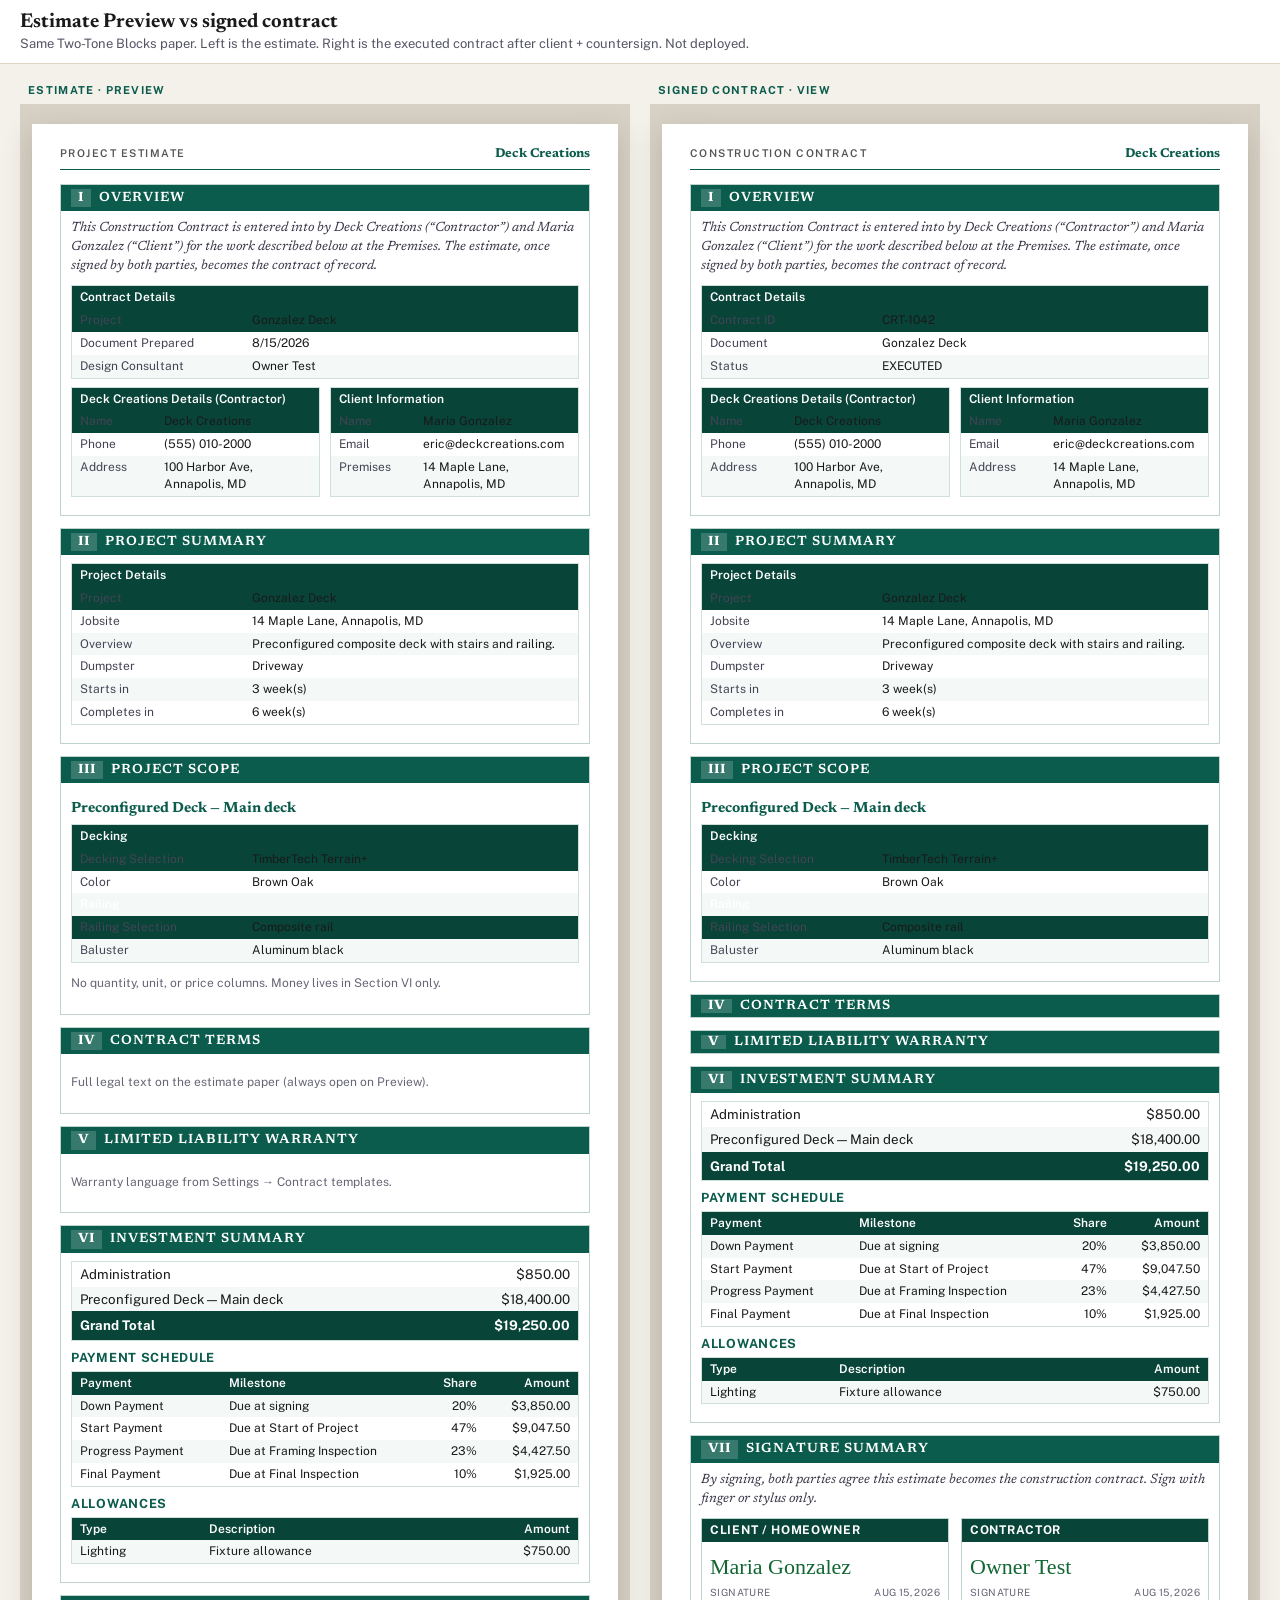
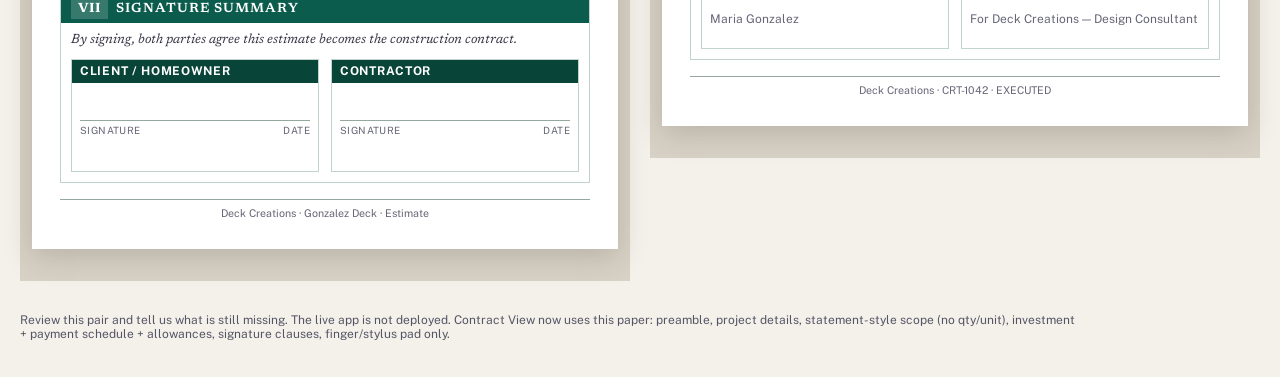
==== index.html @ 1148a267 "Publish estimate vs signed contract side-by-side preview" ====
<!DOCTYPE html>
<html lang="en">
<head>
  <meta charset="utf-8" />
  <meta name="viewport" content="width=device-width, initial-scale=1" />
  <title>Estimate vs signed contract — side by side</title>
  <link rel="preconnect" href="https://fonts.googleapis.com">
  <link rel="preconnect" href="https://fonts.gstatic.com" crossorigin>
  <link href="https://fonts.googleapis.com/css2?family=Newsreader:ital,opsz,wght@0,6..72,500..700;1,6..72,500..700&family=Public+Sans:wght@500;600;700&display=swap" rel="stylesheet">
  <style>
    :root { --desk:#d8d2c6; --jade:#0b5c4d; --bar:#084438; --line:#bfd4cc; --row:#f4f9f7; --ink:#1a1a1a; --muted:#556; }
    * { box-sizing: border-box; }
    html, body { margin:0; background:#f4f1ea; color:var(--ink); font-family:'Public Sans','Segoe UI',Helvetica,Arial,sans-serif; }
    .chrome { position:sticky; top:0; z-index:5; background:#fff; border-bottom:1px solid #ddd4c6; padding:12px 20px; }
    .chrome h1 { font-family:Newsreader,Georgia,serif; font-size:20px; margin:0; }
    .chrome p { margin:4px 0 0; color:var(--muted); font-size:13px; }
    .compare { display:grid; grid-template-columns:1fr 1fr; gap:20px; padding:20px; align-items:start; }
    @media (max-width:1100px) { .compare { grid-template-columns:1fr; } }
    .col-label { font-size:11px; font-weight:700; letter-spacing:0.12em; text-transform:uppercase; color:var(--jade); margin:0 0 8px 8px; }
    .desk { background:var(--desk); padding:20px 12px 32px; }
    .paper { max-width:8.5in; margin:0 auto; background:#fff; padding:22px 28px 28px; box-shadow:0 8px 28px rgba(42,36,28,0.18); font-size:10pt; line-height:1.4; }
    .head { display:flex; justify-content:space-between; border-bottom:1.5px solid var(--jade); padding-bottom:5px; margin-bottom:14px; font-size:8pt; color:#555; }
    .doc-title { letter-spacing:0.14em; font-weight:600; }
    .wordmark { font-family:Newsreader,Georgia,serif; font-weight:700; color:var(--jade); font-size:9.5pt; }
    .sec { margin:0 0 12px; border:1px solid var(--line); }
    .band { background:var(--jade); color:#fff; padding:4px 10px; display:flex; gap:8px; align-items:center; }
    .no { font-family:Newsreader,Georgia,serif; font-weight:700; background:rgba(255,255,255,.18); padding:0 7px; }
    .title { font-family:Newsreader,Georgia,serif; font-weight:600; letter-spacing:1px; }
    .body { padding:8px 10px 10px; }
    .preamble { font-family:Newsreader,Georgia,serif; font-style:italic; margin:0 0 10px; color:#334; }
    table { width:100%; border-collapse:collapse; margin:0 0 8px; font-size:9pt; border:1px solid #cfe0da; }
    td, th { padding:3px 8px; vertical-align:top; }
    .bar-h td, .stmt-h td, th { background:var(--bar); color:#fff; font-weight:600; text-align:left; }
    .lbl { width:34%; color:#445; }
    tr:nth-child(even) td { background:var(--row); }
    .bar-h + tr td, .stmt-h + tr td, .bar-h td, .stmt-h td, th { background:var(--bar); }
    tr:nth-child(even) .bar-h td { background:var(--bar); }
    .two { display:flex; gap:10px; }
    .two > table { flex:1; }
    .sub { font-size:9.5pt; font-weight:700; letter-spacing:.7px; text-transform:uppercase; color:var(--jade); margin:8px 0 4px; }
    .scope-h { font-family:Newsreader,Georgia,serif; font-size:11pt; color:var(--jade); margin:8px 0 4px; }
    .invest { border:1px solid #cfe0da; }
    .row { display:flex; justify-content:space-between; padding:3px 8px; }
    .row:nth-child(even) { background:var(--row); }
    .grand { background:var(--bar); color:#fff; font-weight:700; padding:5px 8px; }
    .right { text-align:right; }
    .toggle { width:100%; border:0; background:var(--jade); color:#fff; text-align:left; cursor:pointer; }
    .muted { color:#667; font-size:9pt; }
    .sig-cols { display:flex; gap:12px; }
    .sig-panel { flex:1; border:1px solid var(--line); }
    .sig-h { background:var(--bar); color:#fff; font-size:9pt; font-weight:700; letter-spacing:.7px; text-transform:uppercase; padding:3px 8px; }
    .sig-b { padding:10px 8px 8px; min-height:88px; }
    .ink { font-family:'Segoe Script','Bradley Hand',cursive; font-size:22px; color:#163; }
    .caps { display:flex; justify-content:space-between; font-size:7.5pt; text-transform:uppercase; letter-spacing:.4px; color:#667; margin-top:2px; }
    .line { border-bottom:1px solid #94a8a0; min-height:28px; }
    .foot { border-top:1px solid #94a8a0; margin-top:16px; padding-top:6px; color:#667; font-size:8pt; text-align:center; }
    .note { font-size:12px; color:var(--muted); padding:0 20px 24px; max-width:1100px; }
  </style>
</head>
<body>
  <header class="chrome">
    <div>
      <h1>Estimate Preview vs signed contract</h1>
      <p>Same Two-Tone Blocks paper. Left is the estimate. Right is the executed contract after client + countersign. Not deployed.</p>
    </div>
  </header>
  <div class="compare">
    <section>
      <p class="col-label">Estimate · Preview</p>
      <div class="desk"><article class="paper">
        <header class="head"><span class="doc-title">PROJECT ESTIMATE</span><span class="wordmark">Deck Creations</span></header>
        <div class="sec"><div class="band"><span class="no">I</span><span class="title">OVERVIEW</span></div><div class="body">
          <p class="preamble">This Construction Contract is entered into by Deck Creations (“Contractor”) and Maria Gonzalez (“Client”) for the work described below at the Premises. The estimate, once signed by both parties, becomes the contract of record.</p>
          <table><tr class="bar-h"><td colspan="2">Contract Details</td></tr><tr><td class="lbl">Project</td><td>Gonzalez Deck</td></tr><tr><td class="lbl">Document Prepared</td><td>8/15/2026</td></tr><tr><td class="lbl">Design Consultant</td><td>Owner Test</td></tr></table>
          <div class="two">
            <table><tr class="bar-h"><td colspan="2">Deck Creations Details (Contractor)</td></tr><tr><td class="lbl">Name</td><td>Deck Creations</td></tr><tr><td class="lbl">Phone</td><td>(555) 010-2000</td></tr><tr><td class="lbl">Address</td><td>100 Harbor Ave, Annapolis, MD</td></tr></table>
            <table><tr class="bar-h"><td colspan="2">Client Information</td></tr><tr><td class="lbl">Name</td><td>Maria Gonzalez</td></tr><tr><td class="lbl">Email</td><td>eric@deckcreations.com</td></tr><tr><td class="lbl">Premises</td><td>14 Maple Lane, Annapolis, MD</td></tr></table>
          </div>
        </div></div>
        <div class="sec"><div class="band"><span class="no">II</span><span class="title">PROJECT SUMMARY</span></div><div class="body">
          <table><tr class="bar-h"><td colspan="2">Project Details</td></tr><tr><td class="lbl">Project</td><td>Gonzalez Deck</td></tr><tr><td class="lbl">Jobsite</td><td>14 Maple Lane, Annapolis, MD</td></tr><tr><td class="lbl">Overview</td><td>Preconfigured composite deck with stairs and railing.</td></tr><tr><td class="lbl">Dumpster</td><td>Driveway</td></tr><tr><td class="lbl">Starts in</td><td>3 week(s)</td></tr><tr><td class="lbl">Completes in</td><td>6 week(s)</td></tr></table>
        </div></div>
        <div class="sec"><div class="band"><span class="no">III</span><span class="title">PROJECT SCOPE</span></div><div class="body">
          <h3 class="scope-h">Preconfigured Deck — Main deck</h3>
          <table><tr class="stmt-h"><td colspan="2">Decking</td></tr><tr><td class="lbl">Decking Selection</td><td>TimberTech Terrain+</td></tr><tr><td class="lbl">Color</td><td>Brown Oak</td></tr><tr class="stmt-h"><td colspan="2">Railing</td></tr><tr><td class="lbl">Railing Selection</td><td>Composite rail</td></tr><tr><td class="lbl">Baluster</td><td>Aluminum black</td></tr></table>
          <p class="muted">No quantity, unit, or price columns. Money lives in Section VI only.</p>
        </div></div>
        <div class="sec"><div class="band"><span class="no">IV</span><span class="title">CONTRACT TERMS</span></div><div class="body"><p class="muted">Full legal text on the estimate paper (always open on Preview).</p></div></div>
        <div class="sec"><div class="band"><span class="no">V</span><span class="title">LIMITED LIABILITY WARRANTY</span></div><div class="body"><p class="muted">Warranty language from Settings → Contract templates.</p></div></div>
        <div class="sec"><div class="band"><span class="no">VI</span><span class="title">INVESTMENT SUMMARY</span></div><div class="body">
          <div class="invest"><div class="row"><span>Administration</span><span>$850.00</span></div><div class="row"><span>Preconfigured Deck — Main deck</span><span>$18,400.00</span></div><div class="row grand"><span>Grand Total</span><span>$19,250.00</span></div></div>
          <p class="sub">Payment schedule</p>
          <table><tr><th>Payment</th><th>Milestone</th><th class="right">Share</th><th class="right">Amount</th></tr><tr><td>Down Payment</td><td>Due at signing</td><td class="right">20%</td><td class="right">$3,850.00</td></tr><tr><td>Start Payment</td><td>Due at Start of Project</td><td class="right">47%</td><td class="right">$9,047.50</td></tr><tr><td>Progress Payment</td><td>Due at Framing Inspection</td><td class="right">23%</td><td class="right">$4,427.50</td></tr><tr><td>Final Payment</td><td>Due at Final Inspection</td><td class="right">10%</td><td class="right">$1,925.00</td></tr></table>
          <p class="sub">Allowances</p>
          <table><tr><th>Type</th><th>Description</th><th class="right">Amount</th></tr><tr><td>Lighting</td><td>Fixture allowance</td><td class="right">$750.00</td></tr></table>
        </div></div>
        <div class="sec"><div class="band"><span class="no">VII</span><span class="title">SIGNATURE SUMMARY</span></div><div class="body">
          <p class="preamble">By signing, both parties agree this estimate becomes the construction contract.</p>
          <div class="sig-cols">
            <div class="sig-panel"><div class="sig-h">Client / Homeowner</div><div class="sig-b"><div class="line"></div><div class="caps"><span>Signature</span><span>Date</span></div></div></div>
            <div class="sig-panel"><div class="sig-h">Contractor</div><div class="sig-b"><div class="line"></div><div class="caps"><span>Signature</span><span>Date</span></div></div></div>
          </div>
        </div></div>
        <footer class="foot">Deck Creations · Gonzalez Deck · Estimate</footer>
      </article></div>
    </section>
    <section>
      <p class="col-label">Signed contract · View</p>
      <div class="desk"><article class="paper">
        <header class="head"><span class="doc-title">CONSTRUCTION CONTRACT</span><span class="wordmark">Deck Creations</span></header>
        <div class="sec"><div class="band"><span class="no">I</span><span class="title">OVERVIEW</span></div><div class="body">
          <p class="preamble">This Construction Contract is entered into by Deck Creations (“Contractor”) and Maria Gonzalez (“Client”) for the work described below at the Premises. The estimate, once signed by both parties, becomes the contract of record.</p>
          <table><tr class="bar-h"><td colspan="2">Contract Details</td></tr><tr><td class="lbl">Contract ID</td><td>CRT-1042</td></tr><tr><td class="lbl">Document</td><td>Gonzalez Deck</td></tr><tr><td class="lbl">Status</td><td>EXECUTED</td></tr></table>
          <div class="two">
            <table><tr class="bar-h"><td colspan="2">Deck Creations Details (Contractor)</td></tr><tr><td class="lbl">Name</td><td>Deck Creations</td></tr><tr><td class="lbl">Phone</td><td>(555) 010-2000</td></tr><tr><td class="lbl">Address</td><td>100 Harbor Ave, Annapolis, MD</td></tr></table>
            <table><tr class="bar-h"><td colspan="2">Client Information</td></tr><tr><td class="lbl">Name</td><td>Maria Gonzalez</td></tr><tr><td class="lbl">Email</td><td>eric@deckcreations.com</td></tr><tr><td class="lbl">Address</td><td>14 Maple Lane, Annapolis, MD</td></tr></table>
          </div>
        </div></div>
        <div class="sec"><div class="band"><span class="no">II</span><span class="title">PROJECT SUMMARY</span></div><div class="body">
          <table><tr class="bar-h"><td colspan="2">Project Details</td></tr><tr><td class="lbl">Project</td><td>Gonzalez Deck</td></tr><tr><td class="lbl">Jobsite</td><td>14 Maple Lane, Annapolis, MD</td></tr><tr><td class="lbl">Overview</td><td>Preconfigured composite deck with stairs and railing.</td></tr><tr><td class="lbl">Dumpster</td><td>Driveway</td></tr><tr><td class="lbl">Starts in</td><td>3 week(s)</td></tr><tr><td class="lbl">Completes in</td><td>6 week(s)</td></tr></table>
        </div></div>
        <div class="sec"><div class="band"><span class="no">III</span><span class="title">PROJECT SCOPE</span></div><div class="body">
          <h3 class="scope-h">Preconfigured Deck — Main deck</h3>
          <table><tr class="stmt-h"><td colspan="2">Decking</td></tr><tr><td class="lbl">Decking Selection</td><td>TimberTech Terrain+</td></tr><tr><td class="lbl">Color</td><td>Brown Oak</td></tr><tr class="stmt-h"><td colspan="2">Railing</td></tr><tr><td class="lbl">Railing Selection</td><td>Composite rail</td></tr><tr><td class="lbl">Baluster</td><td>Aluminum black</td></tr></table>
        </div></div>
        <div class="sec"><button class="band toggle" type="button"><span class="no">IV</span><span class="title">CONTRACT TERMS</span></button></div>
        <div class="sec"><button class="band toggle" type="button"><span class="no">V</span><span class="title">LIMITED LIABILITY WARRANTY</span></button></div>
        <div class="sec"><div class="band"><span class="no">VI</span><span class="title">INVESTMENT SUMMARY</span></div><div class="body">
          <div class="invest"><div class="row"><span>Administration</span><span>$850.00</span></div><div class="row"><span>Preconfigured Deck — Main deck</span><span>$18,400.00</span></div><div class="row grand"><span>Grand Total</span><span>$19,250.00</span></div></div>
          <p class="sub">Payment schedule</p>
          <table><tr><th>Payment</th><th>Milestone</th><th class="right">Share</th><th class="right">Amount</th></tr><tr><td>Down Payment</td><td>Due at signing</td><td class="right">20%</td><td class="right">$3,850.00</td></tr><tr><td>Start Payment</td><td>Due at Start of Project</td><td class="right">47%</td><td class="right">$9,047.50</td></tr><tr><td>Progress Payment</td><td>Due at Framing Inspection</td><td class="right">23%</td><td class="right">$4,427.50</td></tr><tr><td>Final Payment</td><td>Due at Final Inspection</td><td class="right">10%</td><td class="right">$1,925.00</td></tr></table>
          <p class="sub">Allowances</p>
          <table><tr><th>Type</th><th>Description</th><th class="right">Amount</th></tr><tr><td>Lighting</td><td>Fixture allowance</td><td class="right">$750.00</td></tr></table>
        </div></div>
        <div class="sec"><div class="band"><span class="no">VII</span><span class="title">SIGNATURE SUMMARY</span></div><div class="body">
          <p class="preamble">By signing, both parties agree this estimate becomes the construction contract. Sign with finger or stylus only.</p>
          <div class="sig-cols">
            <div class="sig-panel"><div class="sig-h">Client / Homeowner</div><div class="sig-b"><div class="ink">Maria Gonzalez</div><div class="caps"><span>Signature</span><span>Aug 15, 2026</span></div><p class="muted">Maria Gonzalez</p></div></div>
            <div class="sig-panel"><div class="sig-h">Contractor</div><div class="sig-b"><div class="ink">Owner Test</div><div class="caps"><span>Signature</span><span>Aug 15, 2026</span></div><p class="muted">For Deck Creations — Design Consultant</p></div></div>
          </div>
        </div></div>
        <footer class="foot">Deck Creations · CRT-1042 · EXECUTED</footer>
      </article></div>
    </section>
  </div>
  <p class="note">Review this pair and tell us what is still missing. The live app is not deployed. Contract View now uses this paper: preamble, project details, statement-style scope (no qty/unit), investment + payment schedule + allowances, signature clauses, finger/stylus pad only.</p>
</body>
</html>
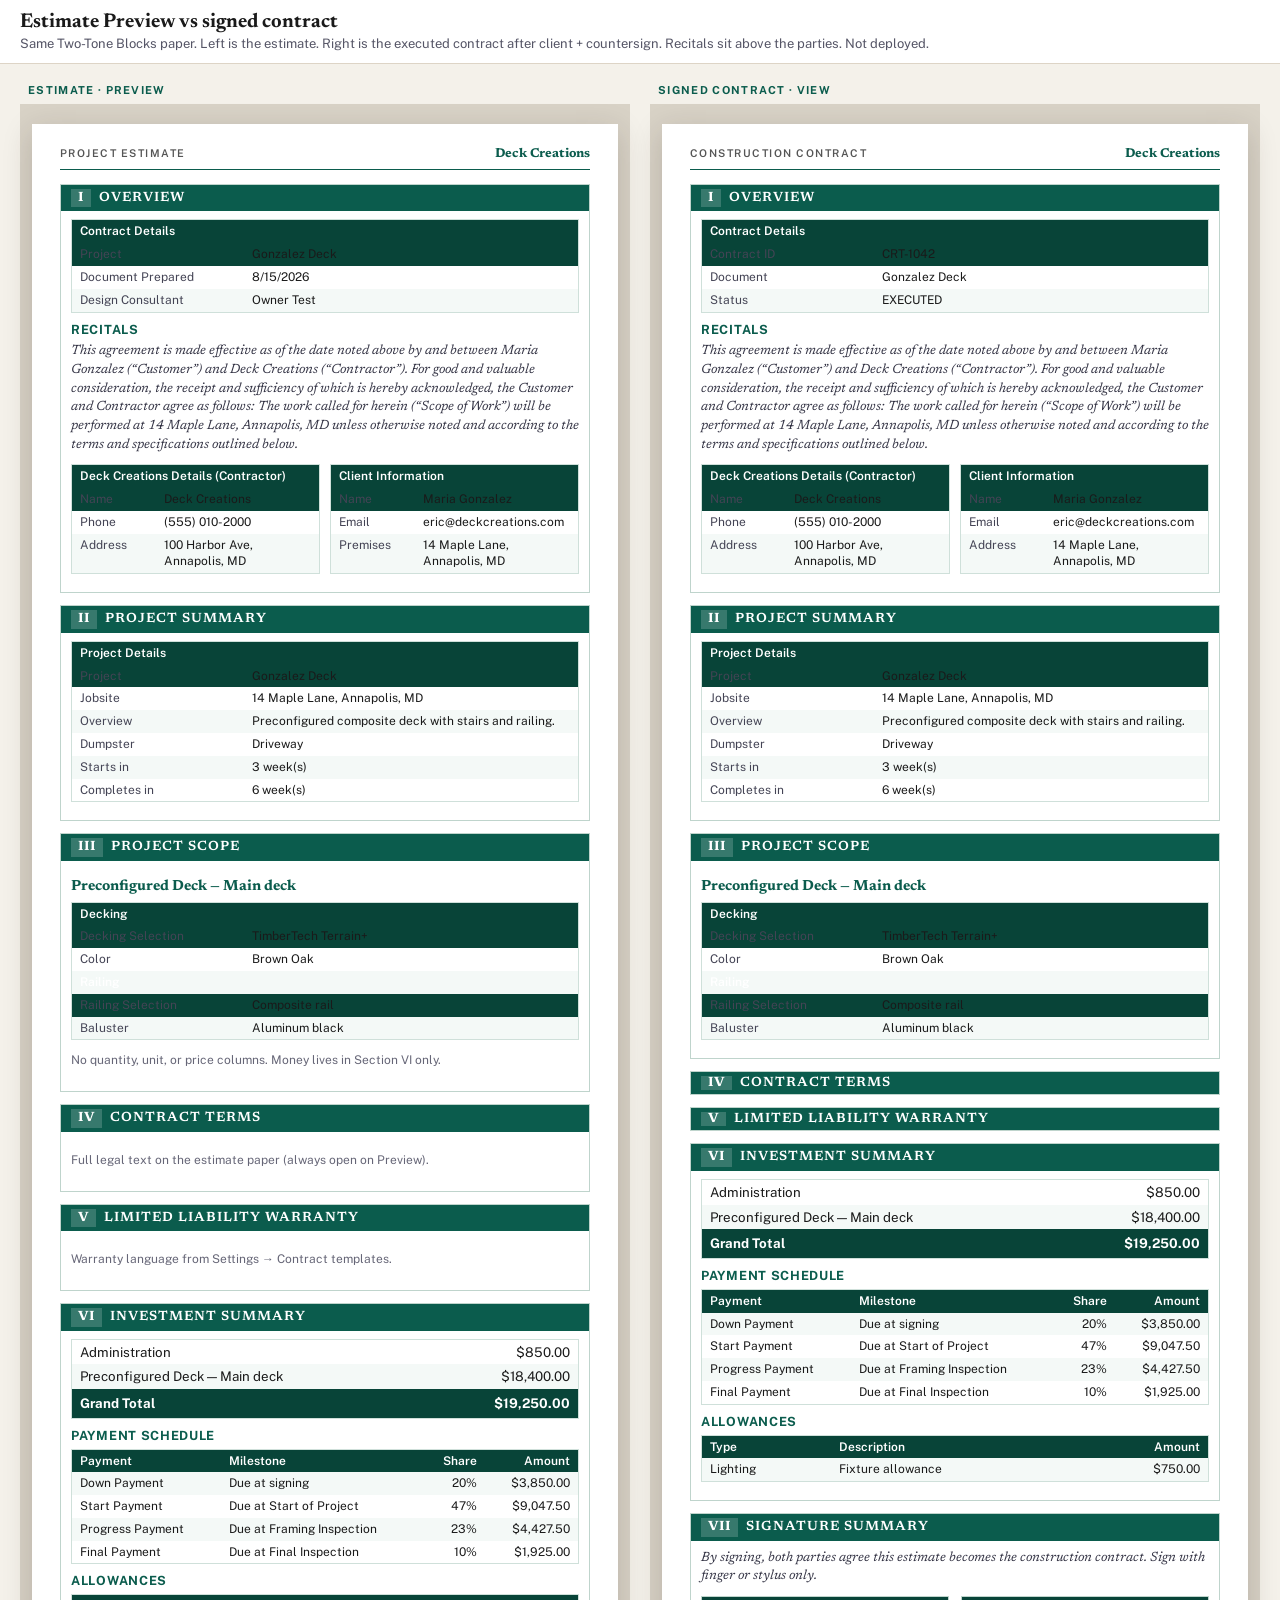
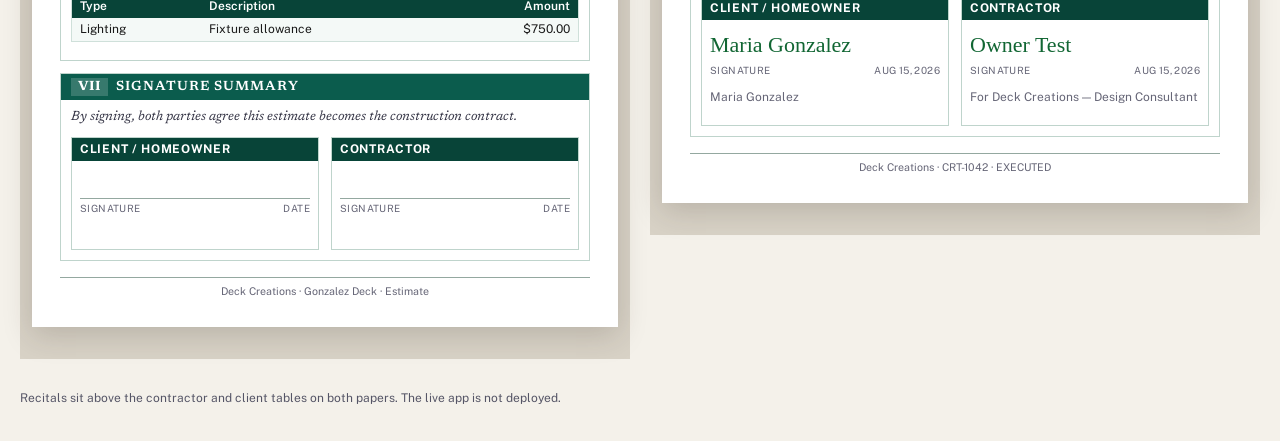
==== commit ac9ff92b: "Place Recitals above the party tables" ====
--- a/index.html
+++ b/index.html
@@ -61,7 +61,7 @@
   <header class="chrome">
     <div>
       <h1>Estimate Preview vs signed contract</h1>
-      <p>Same Two-Tone Blocks paper. Left is the estimate. Right is the executed contract after client + countersign. Not deployed.</p>
+      <p>Same Two-Tone Blocks paper. Left is the estimate. Right is the executed contract after client + countersign. Recitals sit above the parties. Not deployed.</p>
     </div>
   </header>
   <div class="compare">
@@ -70,8 +70,9 @@
       <div class="desk"><article class="paper">
         <header class="head"><span class="doc-title">PROJECT ESTIMATE</span><span class="wordmark">Deck Creations</span></header>
         <div class="sec"><div class="band"><span class="no">I</span><span class="title">OVERVIEW</span></div><div class="body">
-          <p class="preamble">This Construction Contract is entered into by Deck Creations (“Contractor”) and Maria Gonzalez (“Client”) for the work described below at the Premises. The estimate, once signed by both parties, becomes the contract of record.</p>
           <table><tr class="bar-h"><td colspan="2">Contract Details</td></tr><tr><td class="lbl">Project</td><td>Gonzalez Deck</td></tr><tr><td class="lbl">Document Prepared</td><td>8/15/2026</td></tr><tr><td class="lbl">Design Consultant</td><td>Owner Test</td></tr></table>
+          <p class="sub">Recitals</p>
+          <p class="preamble">This agreement is made effective as of the date noted above by and between Maria Gonzalez (“Customer”) and Deck Creations (“Contractor”). For good and valuable consideration, the receipt and sufficiency of which is hereby acknowledged, the Customer and Contractor agree as follows: The work called for herein (“Scope of Work”) will be performed at 14 Maple Lane, Annapolis, MD unless otherwise noted and according to the terms and specifications outlined below.</p>
           <div class="two">
             <table><tr class="bar-h"><td colspan="2">Deck Creations Details (Contractor)</td></tr><tr><td class="lbl">Name</td><td>Deck Creations</td></tr><tr><td class="lbl">Phone</td><td>(555) 010-2000</td></tr><tr><td class="lbl">Address</td><td>100 Harbor Ave, Annapolis, MD</td></tr></table>
             <table><tr class="bar-h"><td colspan="2">Client Information</td></tr><tr><td class="lbl">Name</td><td>Maria Gonzalez</td></tr><tr><td class="lbl">Email</td><td>eric@deckcreations.com</td></tr><tr><td class="lbl">Premises</td><td>14 Maple Lane, Annapolis, MD</td></tr></table>
@@ -109,8 +110,9 @@
       <div class="desk"><article class="paper">
         <header class="head"><span class="doc-title">CONSTRUCTION CONTRACT</span><span class="wordmark">Deck Creations</span></header>
         <div class="sec"><div class="band"><span class="no">I</span><span class="title">OVERVIEW</span></div><div class="body">
-          <p class="preamble">This Construction Contract is entered into by Deck Creations (“Contractor”) and Maria Gonzalez (“Client”) for the work described below at the Premises. The estimate, once signed by both parties, becomes the contract of record.</p>
           <table><tr class="bar-h"><td colspan="2">Contract Details</td></tr><tr><td class="lbl">Contract ID</td><td>CRT-1042</td></tr><tr><td class="lbl">Document</td><td>Gonzalez Deck</td></tr><tr><td class="lbl">Status</td><td>EXECUTED</td></tr></table>
+          <p class="sub">Recitals</p>
+          <p class="preamble">This agreement is made effective as of the date noted above by and between Maria Gonzalez (“Customer”) and Deck Creations (“Contractor”). For good and valuable consideration, the receipt and sufficiency of which is hereby acknowledged, the Customer and Contractor agree as follows: The work called for herein (“Scope of Work”) will be performed at 14 Maple Lane, Annapolis, MD unless otherwise noted and according to the terms and specifications outlined below.</p>
           <div class="two">
             <table><tr class="bar-h"><td colspan="2">Deck Creations Details (Contractor)</td></tr><tr><td class="lbl">Name</td><td>Deck Creations</td></tr><tr><td class="lbl">Phone</td><td>(555) 010-2000</td></tr><tr><td class="lbl">Address</td><td>100 Harbor Ave, Annapolis, MD</td></tr></table>
             <table><tr class="bar-h"><td colspan="2">Client Information</td></tr><tr><td class="lbl">Name</td><td>Maria Gonzalez</td></tr><tr><td class="lbl">Email</td><td>eric@deckcreations.com</td></tr><tr><td class="lbl">Address</td><td>14 Maple Lane, Annapolis, MD</td></tr></table>
@@ -143,6 +145,6 @@
       </article></div>
     </section>
   </div>
-  <p class="note">Review this pair and tell us what is still missing. The live app is not deployed. Contract View now uses this paper: preamble, project details, statement-style scope (no qty/unit), investment + payment schedule + allowances, signature clauses, finger/stylus pad only.</p>
+  <p class="note">Recitals sit above the contractor and client tables on both papers. The live app is not deployed.</p>
 </body>
 </html>
